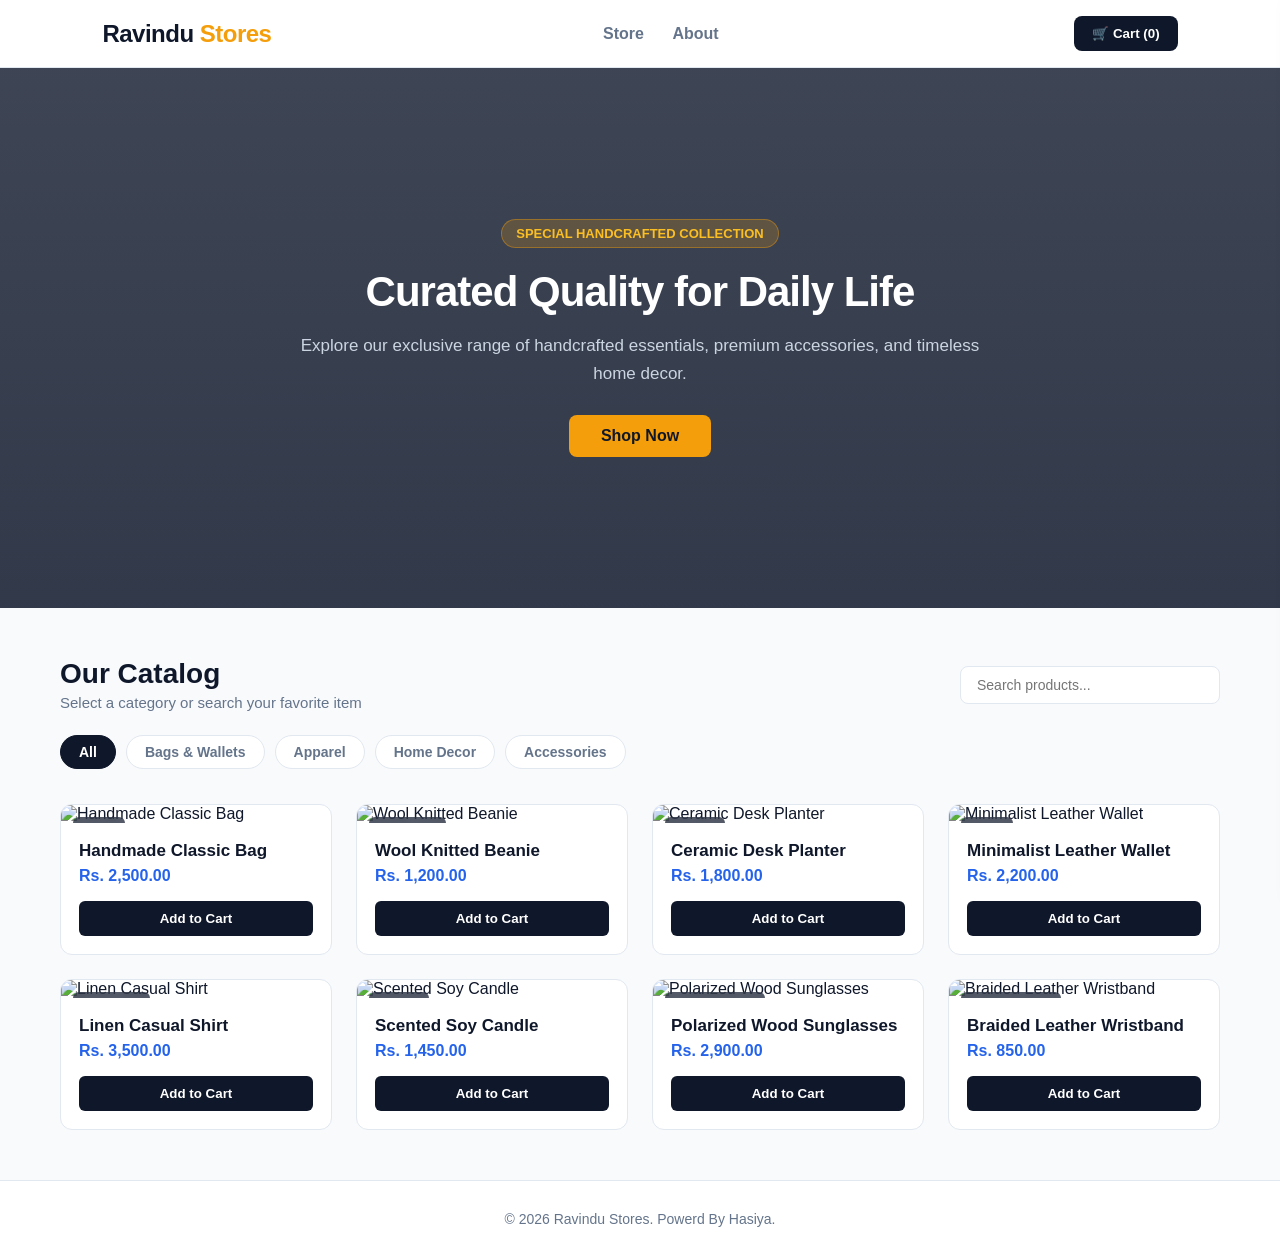
==== index.html @ 7952aead "First commit - Ravindu Stores" ====
<!DOCTYPE html>
<html lang="en">
<head>
    <meta charset="UTF-8">
    <meta name="viewport" content="width=device-width, initial-scale=1.0">
    <title>Ravindu Stores | Handcrafted & Modern Goods</title>
    <link rel="stylesheet" href="style.css">
</head>
<body>

    <!-- Navigation Bar -->
    <header class="navbar">
        <div class="logo">Ravindu <span>Stores</span></div>
        <nav>
            <a href="#products">Store</a>
            <a href="#about">About</a>
        </nav>
        <button class="cart-trigger-btn" onclick="toggleCart()">
            🛒 Cart (<span id="cart-count">0</span>)
        </button>
    </header>

    <!-- Hero Section -->
    <section class="hero">
        <div class="hero-content">
            <span class="hero-badge">Special Handcrafted Collection</span>
            <h1>Curated Quality for Daily Life</h1>
            <p>Explore our exclusive range of handcrafted essentials, premium accessories, and timeless home decor.</p>
            <a href="#products" class="hero-btn">Shop Now</a>
        </div>
    </section>

    <!-- Main Store Section -->
    <main class="container" id="products">
        <div class="catalog-header">
            <div>
                <h2>Our Catalog</h2>
                <p class="subtitle">Select a category or search your favorite item</p>
            </div>
            <!-- Search Bar -->
            <div class="search-box">
                <input type="text" id="searchInput" placeholder="Search products..." onkeyup="filterProducts()">
            </div>
        </div>

        <!-- Category Filter Buttons -->
        <div class="category-tabs">
            <button class="tab-btn active" onclick="setCategory('all', this)">All</button>
            <button class="tab-btn" onclick="setCategory('bags', this)">Bags & Wallets</button>
            <button class="tab-btn" onclick="setCategory('clothing', this)">Apparel</button>
            <button class="tab-btn" onclick="setCategory('decor', this)">Home Decor</button>
            <button class="tab-btn" onclick="setCategory('accessories', this)">Accessories</button>
        </div>

        <!-- Product Grid -->
        <div class="product-grid" id="product-container">
            <!-- Rendered by JavaScript dynamically -->
        </div>
    </main>

    <!-- Slide-in Shopping Cart Drawer -->
    <aside class="cart-drawer" id="cart-drawer">
        <div class="cart-header">
            <h3>Your Cart</h3>
            <button class="close-btn" onclick="toggleCart()">&times;</button>
        </div>
        <div class="cart-items" id="cart-items">
            <p class="empty-cart-msg">Your cart is empty.</p>
        </div>
        <div class="cart-footer">
            <div class="cart-total-row">
                <span>Total:</span>
                <span id="cart-total">Rs. 0.00</span>
            </div>
            <button class="checkout-btn" onclick="openCheckout()">Proceed to Checkout</button>
        </div>
    </aside>

    <footer class="footer" id="about">
        <p>&copy; 2026 Ravindu Stores. Powerd By Hasiya.</p>
    </footer>

    <script src="app.js"></script>
</body>
</html>
---- style.css ----
:root {
    --primary: #0f172a;
    --primary-light: #1e293b;
    --accent: #2563eb;
    --accent-hover: #1d4ed8;
    --highlight: #f59e0b;
    --highlight-hover: #d97706;
    --bg-light: #f8fafc;
    --card-bg: #ffffff;
    --text-dark: #0f172a;
    --text-muted: #64748b;
    --border: #e2e8f0;
}

* {
    margin: 0;
    padding: 0;
    box-sizing: border-box;
    font-family: -apple-system, BlinkMacSystemFont, "Segoe UI", Roboto, sans-serif;
}

body {
    background-color: var(--bg-light);
    color: var(--text-dark);
}

/* Navbar */
.navbar {
    display: flex;
    justify-content: space-between;
    align-items: center;
    padding: 16px 8%;
    background: var(--card-bg);
    border-bottom: 1px solid var(--border);
    position: sticky;
    top: 0;
    z-index: 50;
}

.logo {
    font-size: 24px;
    font-weight: 800;
    letter-spacing: -0.5px;
    color: var(--primary);
}

.logo span {
    color: var(--highlight);
}

.navbar nav a {
    text-decoration: none;
    color: var(--text-muted);
    font-weight: 600;
    margin-right: 24px;
    transition: color 0.2s;
}

.navbar nav a:hover {
    color: var(--primary);
}

.cart-trigger-btn {
    background: var(--primary);
    color: #fff;
    border: none;
    padding: 10px 18px;
    border-radius: 8px;
    cursor: pointer;
    font-weight: 600;
    transition: background 0.2s;
}

.cart-trigger-btn:hover {
    background: var(--primary-light);
}

/* Hero Section */
.hero {
    min-height: 60vh;
    display: flex;
    align-items: center;
    justify-content: center;
    text-align: center;
    padding: 80px 20px;
    background: linear-gradient(rgba(15, 23, 42, 0.8), rgba(15, 23, 42, 0.85)), 
                url('https://images.unsplash.com/photo-1441986300917-64674bd600d8?w=1600&q=80') center/cover no-repeat;
    color: #ffffff;
}

.hero-content {
    max-width: 680px;
}

.hero-badge {
    display: inline-block;
    background: rgba(245, 158, 11, 0.2);
    color: #fbbf24;
    border: 1px solid rgba(245, 158, 11, 0.4);
    padding: 6px 14px;
    border-radius: 20px;
    font-size: 13px;
    font-weight: 600;
    margin-bottom: 20px;
    text-transform: uppercase;
}

.hero h1 {
    font-size: 42px;
    font-weight: 800;
    margin-bottom: 16px;
    letter-spacing: -1px;
}

.hero p {
    color: #cbd5e1;
    font-size: 17px;
    line-height: 1.6;
    margin-bottom: 28px;
}

.hero-btn {
    display: inline-block;
    background-color: var(--highlight);
    color: #0f172a;
    padding: 12px 32px;
    border-radius: 8px;
    font-weight: 700;
    text-decoration: none;
    transition: all 0.2s ease;
}

.hero-btn:hover {
    background-color: var(--highlight-hover);
    transform: translateY(-2px);
    box-shadow: 0 4px 12px rgba(245, 158, 11, 0.4);
}

/* Catalog Controls */
.container {
    max-width: 1200px;
    margin: 50px auto;
    padding: 0 20px;
}

.catalog-header {
    display: flex;
    justify-content: space-between;
    align-items: center;
    flex-wrap: wrap;
    gap: 20px;
    margin-bottom: 24px;
}

.catalog-header h2 {
    font-size: 28px;
    font-weight: 700;
}

.subtitle {
    color: var(--text-muted);
    font-size: 15px;
    margin-top: 4px;
}

.search-box input {
    padding: 10px 16px;
    border: 1px solid var(--border);
    border-radius: 8px;
    width: 260px;
    outline: none;
    font-size: 14px;
}

.search-box input:focus {
    border-color: var(--accent);
}

.category-tabs {
    display: flex;
    gap: 10px;
    flex-wrap: wrap;
    margin-bottom: 35px;
}

.tab-btn {
    background: #fff;
    border: 1px solid var(--border);
    padding: 8px 18px;
    border-radius: 20px;
    cursor: pointer;
    font-weight: 600;
    font-size: 14px;
    color: var(--text-muted);
    transition: all 0.2s ease;
}

.tab-btn:hover {
    border-color: var(--primary);
    color: var(--primary);
}

.tab-btn.active {
    background: var(--primary);
    border-color: var(--primary);
    color: #fff;
}

/* Product Cards Grid */
.product-grid {
    display: grid;
    grid-template-columns: repeat(auto-fill, minmax(260px, 1fr));
    gap: 24px;
}

.card {
    background: var(--card-bg);
    border: 1px solid var(--border);
    border-radius: 12px;
    overflow: hidden;
    display: flex;
    flex-direction: column;
    transition: transform 0.2s, box-shadow 0.2s;
}

.card:hover {
    transform: translateY(-4px);
    box-shadow: 0 10px 15px -3px rgba(0, 0, 0, 0.08);
}

.card-img-wrapper {
    position: relative;
    overflow: hidden;
}

.card-img-wrapper img {
    width: 100%;
    height: 220px;
    object-fit: cover;
    transition: transform 0.3s ease;
}

.card:hover .card-img-wrapper img {
    transform: scale(1.05);
}

.card-category-badge {
    position: absolute;
    top: 12px;
    left: 12px;
    background: rgba(15, 23, 42, 0.7);
    backdrop-filter: blur(4px);
    color: #fff;
    padding: 4px 10px;
    border-radius: 6px;
    font-size: 11px;
    font-weight: 600;
    text-transform: uppercase;
}

.card-body {
    padding: 18px;
    display: flex;
    flex-direction: column;
    flex-grow: 1;
}

.card-body h3 {
    font-size: 17px;
    margin-bottom: 6px;
}

.card-body .price {
    font-size: 16px;
    font-weight: 700;
    color: var(--accent);
    margin-bottom: 16px;
}

.add-btn {
    margin-top: auto;
    background: var(--primary);
    color: #fff;
    border: none;
    padding: 10px;
    border-radius: 6px;
    cursor: pointer;
    font-weight: 600;
    transition: background 0.2s;
}

.add-btn:hover {
    background: var(--accent);
}

/* Cart Drawer */
.cart-drawer {
    position: fixed;
    top: 0;
    right: -400px;
    width: 380px;
    height: 100%;
    background: var(--card-bg);
    box-shadow: -4px 0 20px rgba(0, 0, 0, 0.15);
    transition: right 0.3s ease-in-out;
    display: flex;
    flex-direction: column;
    z-index: 100;
}

.cart-drawer.open {
    right: 0;
}

.cart-header {
    display: flex;
    justify-content: space-between;
    align-items: center;
    padding: 20px;
    border-bottom: 1px solid var(--border);
}

.close-btn {
    background: none;
    border: none;
    font-size: 24px;
    cursor: pointer;
}

.cart-items {
    flex-grow: 1;
    overflow-y: auto;
    padding: 20px;
}

.cart-item-row {
    display: flex;
    justify-content: space-between;
    align-items: center;
    margin-bottom: 16px;
    border-bottom: 1px solid var(--border);
    padding-bottom: 12px;
}

.cart-item-actions button {
    padding: 4px 10px;
    border: 1px solid var(--border);
    background: #fff;
    border-radius: 4px;
    cursor: pointer;
}

.cart-footer {
    padding: 20px;
    border-top: 1px solid var(--border);
}

.cart-total-row {
    display: flex;
    justify-content: space-between;
    font-weight: 700;
    font-size: 18px;
    margin-bottom: 16px;
}

.checkout-btn {
    width: 100%;
    background: var(--accent);
    color: #fff;
    padding: 12px;
    border: none;
    border-radius: 8px;
    font-weight: 600;
    cursor: pointer;
}

.checkout-btn:hover {
    background: var(--accent-hover);
}

.footer {
    text-align: center;
    padding: 30px;
    background: var(--card-bg);
    border-top: 1px solid var(--border);
    color: var(--text-muted);
    font-size: 14px;
}
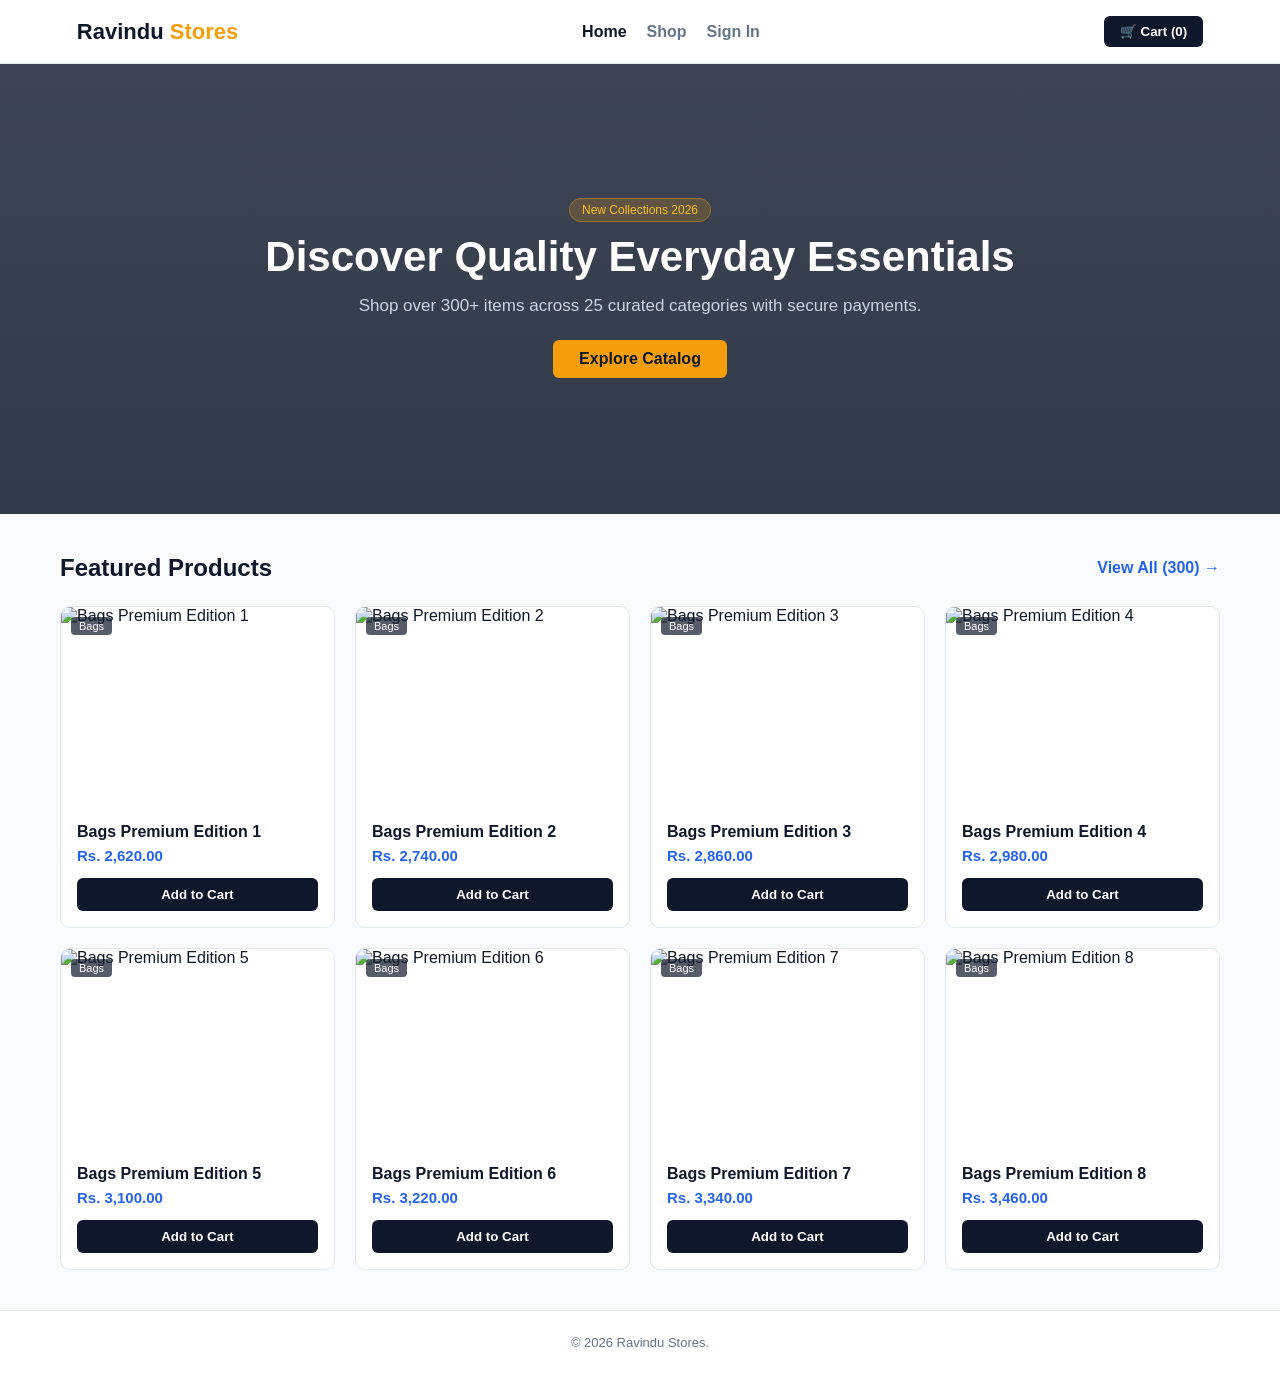
==== commit a6dc62c3: "Update complete codebase with login verification and crypto checkout" ====
--- a/index.html
+++ b/index.html
@@ -3,17 +3,17 @@
 <head>
     <meta charset="UTF-8">
     <meta name="viewport" content="width=device-width, initial-scale=1.0">
-    <title>Ravindu Stores | Handcrafted & Modern Goods</title>
+    <title>Ravindu Stores | Home</title>
     <link rel="stylesheet" href="style.css">
 </head>
 <body>
-
-    <!-- Navigation Bar -->
     <header class="navbar">
         <div class="logo">Ravindu <span>Stores</span></div>
-        <nav>
-            <a href="#products">Store</a>
-            <a href="#about">About</a>
+        <button class="menu-toggle" onclick="toggleMenu()">☰</button>
+        <nav id="nav-links">
+            <a href="index.html" class="active">Home</a>
+            <a href="shop.html">Shop</a>
+            <a href="login.html" id="auth-nav-link">Sign In</a>
         </nav>
         <button class="cart-trigger-btn" onclick="toggleCart()">
             🛒 Cart (<span id="cart-count">0</span>)
@@ -22,62 +22,98 @@
 
     <!-- Hero Section -->
     <section class="hero">
-        <div class="hero-content">
-            <span class="hero-badge">Special Handcrafted Collection</span>
-            <h1>Curated Quality for Daily Life</h1>
-            <p>Explore our exclusive range of handcrafted essentials, premium accessories, and timeless home decor.</p>
-            <a href="#products" class="hero-btn">Shop Now</a>
+        <div>
+            <span class="hero-badge">New Collections 2026</span>
+            <h1>Discover Quality Everyday Essentials</h1>
+            <p>Shop over 300+ items across 25 curated categories with secure payments.</p>
+            <a href="shop.html" class="hero-btn">Explore Catalog</a>
         </div>
     </section>
 
-    <!-- Main Store Section -->
-    <main class="container" id="products">
-        <div class="catalog-header">
-            <div>
-                <h2>Our Catalog</h2>
-                <p class="subtitle">Select a category or search your favorite item</p>
-            </div>
-            <!-- Search Bar -->
-            <div class="search-box">
-                <input type="text" id="searchInput" placeholder="Search products..." onkeyup="filterProducts()">
-            </div>
+    <!-- Featured Products -->
+    <main class="container">
+        <div class="section-title">
+            <h2>Featured Products</h2>
+            <a href="shop.html" class="view-all-link">View All (300) &rarr;</a>
         </div>
-
-        <!-- Category Filter Buttons -->
-        <div class="category-tabs">
-            <button class="tab-btn active" onclick="setCategory('all', this)">All</button>
-            <button class="tab-btn" onclick="setCategory('bags', this)">Bags & Wallets</button>
-            <button class="tab-btn" onclick="setCategory('clothing', this)">Apparel</button>
-            <button class="tab-btn" onclick="setCategory('decor', this)">Home Decor</button>
-            <button class="tab-btn" onclick="setCategory('accessories', this)">Accessories</button>
-        </div>
-
-        <!-- Product Grid -->
-        <div class="product-grid" id="product-container">
-            <!-- Rendered by JavaScript dynamically -->
-        </div>
+        <div class="product-grid" id="featured-container"></div>
     </main>
 
-    <!-- Slide-in Shopping Cart Drawer -->
+    <!-- Cart Drawer -->
     <aside class="cart-drawer" id="cart-drawer">
         <div class="cart-header">
             <h3>Your Cart</h3>
             <button class="close-btn" onclick="toggleCart()">&times;</button>
         </div>
-        <div class="cart-items" id="cart-items">
-            <p class="empty-cart-msg">Your cart is empty.</p>
-        </div>
+        <div class="cart-items" id="cart-items"></div>
         <div class="cart-footer">
             <div class="cart-total-row">
                 <span>Total:</span>
                 <span id="cart-total">Rs. 0.00</span>
             </div>
-            <button class="checkout-btn" onclick="openCheckout()">Proceed to Checkout</button>
+            <button class="checkout-btn" onclick="checkout()">Checkout</button>
         </div>
     </aside>
 
-    <footer class="footer" id="about">
-        <p>&copy; 2026 Ravindu Stores. Powerd By Hasiya.</p>
+    <!-- Checkout Modal With Crypto Support (Home එකටත් අත්‍යවශ්‍යයි) -->
+    <div class="modal-overlay" id="checkout-modal">
+        <div class="checkout-modal">
+            <div class="modal-header">
+                <h3>Complete Your Order</h3>
+                <button class="modal-close-btn" onclick="closeCheckoutModal()">&times;</button>
+            </div>
+            
+            <div class="checkout-summary-box">
+                <span>Total LKR:</span>
+                <span id="modal-order-total">Rs. 0.00</span>
+            </div>
+
+            <form id="orderForm" onsubmit="confirmOrder(event)">
+                <label style="font-size: 13px; font-weight: 600;">Full Name</label>
+                <input type="text" id="orderName" class="form-input" required placeholder="John Doe">
+
+                <label style="font-size: 13px; font-weight: 600;">Phone Number</label>
+                <input type="tel" id="orderPhone" class="form-input" required placeholder="07XXXXXXXX">
+
+                <label style="font-size: 13px; font-weight: 600;">Delivery Address</label>
+                <textarea id="orderAddress" class="form-input" rows="3" required placeholder="Street address, City"></textarea>
+
+                <label style="font-size: 13px; font-weight: 600;">Payment Method</label>
+                <select id="orderPayment" class="form-input" onchange="toggleCryptoDetails()">
+                    <option value="Cash on Delivery">Cash on Delivery (COD)</option>
+                    <option value="Bank Transfer">Bank Transfer</option>
+                    <option value="Crypto (USDT - TRC20)">Crypto (USDT - TRC20)</option>
+                </select>
+
+                <!-- Dynamic Crypto Box -->
+                <div id="cryptoDetailsBox" style="display: none; background: #0f172a; color: #fff; padding: 16px; border-radius: 8px; margin-bottom: 12px; font-size: 13px;">
+                    <div style="display: flex; justify-content: space-between; align-items: center; margin-bottom: 10px; border-bottom: 1px solid #334155; padding-bottom: 8px;">
+                        <span style="color: #94a3b8;">Payable USDT:</span>
+                        <strong id="crypto-usdt-amount" style="color: #38bdf8; font-size: 16px;">0.00 USDT</strong>
+                    </div>
+
+                    <div style="text-align: center; margin: 12px 0;">
+                        <img id="crypto-qr-code" src="" alt="Crypto Payment QR" style="width: 150px; height: 150px; background: #fff; padding: 6px; border-radius: 8px; display: inline-block;">
+                        <p style="font-size: 11px; color: #94a3b8; margin-top: 5px;">Scan using Binance / Trust Wallet</p>
+                    </div>
+
+                    <label style="font-size: 12px; color: #cbd5e1; display: block; margin-bottom: 4px;">TRC20 Wallet Address:</label>
+                    <div style="display: flex; gap: 6px; margin-bottom: 10px;">
+                        <input type="text" id="walletAddressDisplay" readonly value="TXYZ1234567890YourRealWalletAddressHere" class="form-input" style="margin-bottom: 0; background: #1e293b; color: #f8fafc; font-family: monospace; font-size: 12px;">
+                        <button type="button" onclick="copyWalletAddress()" style="background: #2563eb; color: #fff; border: none; border-radius: 6px; padding: 0 12px; cursor: pointer; font-size: 12px;">Copy</button>
+                    </div>
+
+                    <label style="font-size: 12px; color: #cbd5e1; display: block; margin-bottom: 4px;">Transaction Hash / TxID:</label>
+                    <input type="text" id="cryptoTxId" class="form-input" placeholder="e.g. 3a7f8b9..." style="margin-bottom: 0; background: #fff; color: #0f172a;">
+                </div>
+
+                <button type="submit" class="confirm-btn">Confirm Order</button>
+            </form>
+        </div>
+    </div>
+
+    <footer class="footer">
+        <p>&copy; 2026 Ravindu Stores.</p>
     </footer>
 
     <script src="app.js"></script>
--- a/style.css
+++ b/style.css
@@ -1,14 +1,11 @@
 :root {
     --primary: #0f172a;
-    --primary-light: #1e293b;
     --accent: #2563eb;
-    --accent-hover: #1d4ed8;
     --highlight: #f59e0b;
-    --highlight-hover: #d97706;
-    --bg-light: #f8fafc;
-    --card-bg: #ffffff;
-    --text-dark: #0f172a;
-    --text-muted: #64748b;
+    --bg: #f8fafc;
+    --card: #ffffff;
+    --text: #0f172a;
+    --muted: #64748b;
     --border: #e2e8f0;
 }
 
@@ -20,17 +17,20 @@
 }
 
 body {
-    background-color: var(--bg-light);
-    color: var(--text-dark);
-}
-
-/* Navbar */
+    background-color: var(--bg);
+    color: var(--text);
+    min-height: 100vh;
+    display: flex;
+    flex-direction: column;
+}
+
+/* Responsive Navbar */
 .navbar {
     display: flex;
     justify-content: space-between;
     align-items: center;
-    padding: 16px 8%;
-    background: var(--card-bg);
+    padding: 16px 6%;
+    background: var(--card);
     border-bottom: 1px solid var(--border);
     position: sticky;
     top: 0;
@@ -38,109 +38,110 @@
 }
 
 .logo {
-    font-size: 24px;
+    font-size: 22px;
     font-weight: 800;
-    letter-spacing: -0.5px;
-    color: var(--primary);
 }
 
 .logo span {
     color: var(--highlight);
 }
 
+.navbar nav {
+    display: flex;
+    gap: 20px;
+}
+
 .navbar nav a {
     text-decoration: none;
-    color: var(--text-muted);
-    font-weight: 600;
-    margin-right: 24px;
-    transition: color 0.2s;
-}
-
-.navbar nav a:hover {
+    color: var(--muted);
+    font-weight: 600;
+}
+
+.navbar nav a.active, .navbar nav a:hover {
     color: var(--primary);
+}
+
+.menu-toggle {
+    display: none;
+    background: none;
+    border: none;
+    font-size: 24px;
+    cursor: pointer;
 }
 
 .cart-trigger-btn {
     background: var(--primary);
     color: #fff;
     border: none;
-    padding: 10px 18px;
-    border-radius: 8px;
-    cursor: pointer;
-    font-weight: 600;
-    transition: background 0.2s;
-}
-
-.cart-trigger-btn:hover {
-    background: var(--primary-light);
-}
-
-/* Hero Section */
+    padding: 8px 16px;
+    border-radius: 6px;
+    cursor: pointer;
+    font-weight: 600;
+}
+
+/* Hero */
 .hero {
-    min-height: 60vh;
+    min-height: 50vh;
     display: flex;
     align-items: center;
     justify-content: center;
     text-align: center;
-    padding: 80px 20px;
+    padding: 40px 20px;
     background: linear-gradient(rgba(15, 23, 42, 0.8), rgba(15, 23, 42, 0.85)), 
                 url('https://images.unsplash.com/photo-1441986300917-64674bd600d8?w=1600&q=80') center/cover no-repeat;
-    color: #ffffff;
-}
-
-.hero-content {
-    max-width: 680px;
+    color: #fff;
 }
 
 .hero-badge {
-    display: inline-block;
     background: rgba(245, 158, 11, 0.2);
     color: #fbbf24;
     border: 1px solid rgba(245, 158, 11, 0.4);
-    padding: 6px 14px;
+    padding: 4px 12px;
     border-radius: 20px;
-    font-size: 13px;
-    font-weight: 600;
-    margin-bottom: 20px;
-    text-transform: uppercase;
+    font-size: 12px;
 }
 
 .hero h1 {
-    font-size: 42px;
-    font-weight: 800;
-    margin-bottom: 16px;
-    letter-spacing: -1px;
+    font-size: clamp(28px, 5vw, 42px);
+    margin: 15px 0;
 }
 
 .hero p {
+    font-size: clamp(14px, 3vw, 17px);
     color: #cbd5e1;
-    font-size: 17px;
-    line-height: 1.6;
-    margin-bottom: 28px;
+    margin-bottom: 24px;
 }
 
 .hero-btn {
     display: inline-block;
     background-color: var(--highlight);
     color: #0f172a;
-    padding: 12px 32px;
-    border-radius: 8px;
+    padding: 10px 26px;
+    border-radius: 6px;
     font-weight: 700;
     text-decoration: none;
-    transition: all 0.2s ease;
-}
-
-.hero-btn:hover {
-    background-color: var(--highlight-hover);
-    transform: translateY(-2px);
-    box-shadow: 0 4px 12px rgba(245, 158, 11, 0.4);
-}
-
-/* Catalog Controls */
+}
+
+/* Layout & Containers */
 .container {
     max-width: 1200px;
-    margin: 50px auto;
+    margin: 40px auto;
     padding: 0 20px;
+    flex-grow: 1;
+    width: 100%;
+}
+
+.section-title {
+    display: flex;
+    justify-content: space-between;
+    align-items: center;
+    margin-bottom: 24px;
+}
+
+.view-all-link {
+    text-decoration: none;
+    color: var(--accent);
+    font-weight: 600;
 }
 
 .catalog-header {
@@ -148,133 +149,97 @@
     justify-content: space-between;
     align-items: center;
     flex-wrap: wrap;
-    gap: 20px;
+    gap: 16px;
     margin-bottom: 24px;
 }
 
-.catalog-header h2 {
-    font-size: 28px;
-    font-weight: 700;
-}
-
-.subtitle {
-    color: var(--text-muted);
-    font-size: 15px;
-    margin-top: 4px;
-}
-
-.search-box input {
-    padding: 10px 16px;
+.catalog-header input {
+    padding: 8px 14px;
     border: 1px solid var(--border);
-    border-radius: 8px;
-    width: 260px;
-    outline: none;
-    font-size: 14px;
-}
-
-.search-box input:focus {
-    border-color: var(--accent);
+    border-radius: 6px;
+    width: 100%;
+    max-width: 280px;
 }
 
 .category-tabs {
     display: flex;
-    gap: 10px;
-    flex-wrap: wrap;
-    margin-bottom: 35px;
+    gap: 8px;
+    overflow-x: auto;
+    padding-bottom: 8px;
+    margin-bottom: 24px;
 }
 
 .tab-btn {
     background: #fff;
     border: 1px solid var(--border);
-    padding: 8px 18px;
+    padding: 6px 14px;
     border-radius: 20px;
     cursor: pointer;
     font-weight: 600;
-    font-size: 14px;
-    color: var(--text-muted);
-    transition: all 0.2s ease;
-}
-
-.tab-btn:hover {
-    border-color: var(--primary);
-    color: var(--primary);
+    white-space: nowrap;
 }
 
 .tab-btn.active {
     background: var(--primary);
+    color: #fff;
     border-color: var(--primary);
-    color: #fff;
-}
-
-/* Product Cards Grid */
+}
+
+/* Product Cards */
 .product-grid {
     display: grid;
-    grid-template-columns: repeat(auto-fill, minmax(260px, 1fr));
-    gap: 24px;
+    grid-template-columns: repeat(auto-fill, minmax(240px, 1fr));
+    gap: 20px;
 }
 
 .card {
-    background: var(--card-bg);
+    background: var(--card);
     border: 1px solid var(--border);
-    border-radius: 12px;
+    border-radius: 10px;
     overflow: hidden;
     display: flex;
     flex-direction: column;
-    transition: transform 0.2s, box-shadow 0.2s;
-}
-
-.card:hover {
-    transform: translateY(-4px);
-    box-shadow: 0 10px 15px -3px rgba(0, 0, 0, 0.08);
 }
 
 .card-img-wrapper {
     position: relative;
-    overflow: hidden;
+    height: 200px;
 }
 
 .card-img-wrapper img {
     width: 100%;
-    height: 220px;
+    height: 100%;
     object-fit: cover;
-    transition: transform 0.3s ease;
-}
-
-.card:hover .card-img-wrapper img {
-    transform: scale(1.05);
 }
 
 .card-category-badge {
     position: absolute;
-    top: 12px;
-    left: 12px;
+    top: 10px;
+    left: 10px;
     background: rgba(15, 23, 42, 0.7);
-    backdrop-filter: blur(4px);
-    color: #fff;
-    padding: 4px 10px;
-    border-radius: 6px;
+    color: #fff;
+    padding: 3px 8px;
+    border-radius: 4px;
     font-size: 11px;
-    font-weight: 600;
-    text-transform: uppercase;
 }
 
 .card-body {
-    padding: 18px;
+    padding: 16px;
     display: flex;
     flex-direction: column;
     flex-grow: 1;
 }
 
 .card-body h3 {
-    font-size: 17px;
+    font-size: 16px;
     margin-bottom: 6px;
 }
 
 .card-body .price {
-    font-size: 16px;
+    font-size: 15px;
     font-weight: 700;
     color: var(--accent);
-    margin-bottom: 16px;
+    margin-bottom: 14px;
 }
 
 .add-btn {
@@ -282,27 +247,23 @@
     background: var(--primary);
     color: #fff;
     border: none;
-    padding: 10px;
-    border-radius: 6px;
-    cursor: pointer;
-    font-weight: 600;
-    transition: background 0.2s;
-}
-
-.add-btn:hover {
-    background: var(--accent);
+    padding: 9px;
+    border-radius: 6px;
+    cursor: pointer;
+    font-weight: 600;
 }
 
 /* Cart Drawer */
 .cart-drawer {
     position: fixed;
     top: 0;
-    right: -400px;
-    width: 380px;
+    right: -100%;
+    width: 100%;
+    max-width: 360px;
     height: 100%;
-    background: var(--card-bg);
-    box-shadow: -4px 0 20px rgba(0, 0, 0, 0.15);
-    transition: right 0.3s ease-in-out;
+    background: var(--card);
+    box-shadow: -4px 0 20px rgba(0,0,0,0.15);
+    transition: right 0.3s ease;
     display: flex;
     flex-direction: column;
     z-index: 100;
@@ -316,7 +277,7 @@
     display: flex;
     justify-content: space-between;
     align-items: center;
-    padding: 20px;
+    padding: 16px 20px;
     border-bottom: 1px solid var(--border);
 }
 
@@ -330,59 +291,169 @@
 .cart-items {
     flex-grow: 1;
     overflow-y: auto;
-    padding: 20px;
+    padding: 16px;
 }
 
 .cart-item-row {
     display: flex;
     justify-content: space-between;
     align-items: center;
-    margin-bottom: 16px;
+    margin-bottom: 12px;
+    border-bottom: 1px solid var(--border);
+    padding-bottom: 8px;
+}
+
+.cart-footer {
+    padding: 16px 20px;
+    border-top: 1px solid var(--border);
+}
+
+.cart-total-row {
+    display: flex;
+    justify-content: space-between;
+    font-weight: 700;
+    margin-bottom: 12px;
+}
+
+.checkout-btn {
+    width: 100%;
+    background: var(--accent);
+    color: #fff;
+    padding: 10px;
+    border: none;
+    border-radius: 6px;
+    font-weight: 600;
+    cursor: pointer;
+}
+
+/* Modal Overlay & Card */
+.modal-overlay {
+    position: fixed;
+    top: 0;
+    left: 0;
+    width: 100%;
+    height: 100%;
+    background: rgba(15, 23, 42, 0.65);
+    display: none;
+    align-items: center;
+    justify-content: center;
+    z-index: 1000;
+    backdrop-filter: blur(4px);
+}
+
+.modal-overlay.active {
+    display: flex;
+}
+
+.checkout-modal {
+    background: #ffffff;
+    width: 90%;
+    max-width: 480px;
+    border-radius: 12px;
+    padding: 24px;
+    box-shadow: 0 10px 25px rgba(0,0,0,0.15);
+    max-height: 90vh;
+    overflow-y: auto;
+}
+
+.modal-header {
+    display: flex;
+    justify-content: space-between;
+    align-items: center;
     border-bottom: 1px solid var(--border);
     padding-bottom: 12px;
-}
-
-.cart-item-actions button {
-    padding: 4px 10px;
+    margin-bottom: 18px;
+}
+
+.modal-header h3 {
+    margin: 0;
+    font-size: 18px;
+    color: var(--primary);
+}
+
+.modal-close-btn {
+    background: none;
+    border: none;
+    font-size: 24px;
+    cursor: pointer;
+    color: var(--muted);
+}
+
+.checkout-summary-box {
+    background: var(--bg);
     border: 1px solid var(--border);
-    background: #fff;
-    border-radius: 4px;
-    cursor: pointer;
-}
-
-.cart-footer {
-    padding: 20px;
-    border-top: 1px solid var(--border);
-}
-
-.cart-total-row {
-    display: flex;
-    justify-content: space-between;
+    padding: 12px;
+    border-radius: 8px;
+    margin-bottom: 16px;
+    font-size: 14px;
     font-weight: 700;
-    font-size: 18px;
-    margin-bottom: 16px;
-}
-
-.checkout-btn {
-    width: 100%;
-    background: var(--accent);
-    color: #fff;
+    display: flex;
+    justify-content: space-between;
+}
+
+.form-input {
+    width: 100%;
+    padding: 10px;
+    margin-top: 5px;
+    margin-bottom: 12px;
+    border: 1px solid var(--border);
+    border-radius: 6px;
+    font-size: 14px;
+    outline: none;
+}
+
+.form-input:focus {
+    border-color: var(--accent);
+}
+
+.confirm-btn {
+    width: 100%;
+    background: var(--primary);
+    color: #ffffff;
+    border: none;
     padding: 12px;
-    border: none;
-    border-radius: 8px;
-    font-weight: 600;
-    cursor: pointer;
-}
-
-.checkout-btn:hover {
-    background: var(--accent-hover);
+    font-size: 15px;
+    font-weight: 600;
+    border-radius: 6px;
+    cursor: pointer;
+    margin-top: 8px;
+}
+
+.confirm-btn:hover {
+    background: #1e293b;
 }
 
 .footer {
     text-align: center;
-    padding: 30px;
-    background: var(--card-bg);
+    padding: 24px;
+    background: var(--card);
     border-top: 1px solid var(--border);
-    color: var(--text-muted);
-    font-size: 14px;
+    color: var(--muted);
+    font-size: 13px;
+}
+
+@media (max-width: 768px) {
+    .menu-toggle {
+        display: block;
+    }
+
+    .navbar nav {
+        display: none;
+        position: absolute;
+        top: 65px;
+        left: 0;
+        width: 100%;
+        background: var(--card);
+        flex-direction: column;
+        padding: 16px;
+        border-bottom: 1px solid var(--border);
+    }
+
+    .navbar nav.open {
+        display: flex;
+    }
+
+    .catalog-header input {
+        max-width: 100%;
+    }
 }
